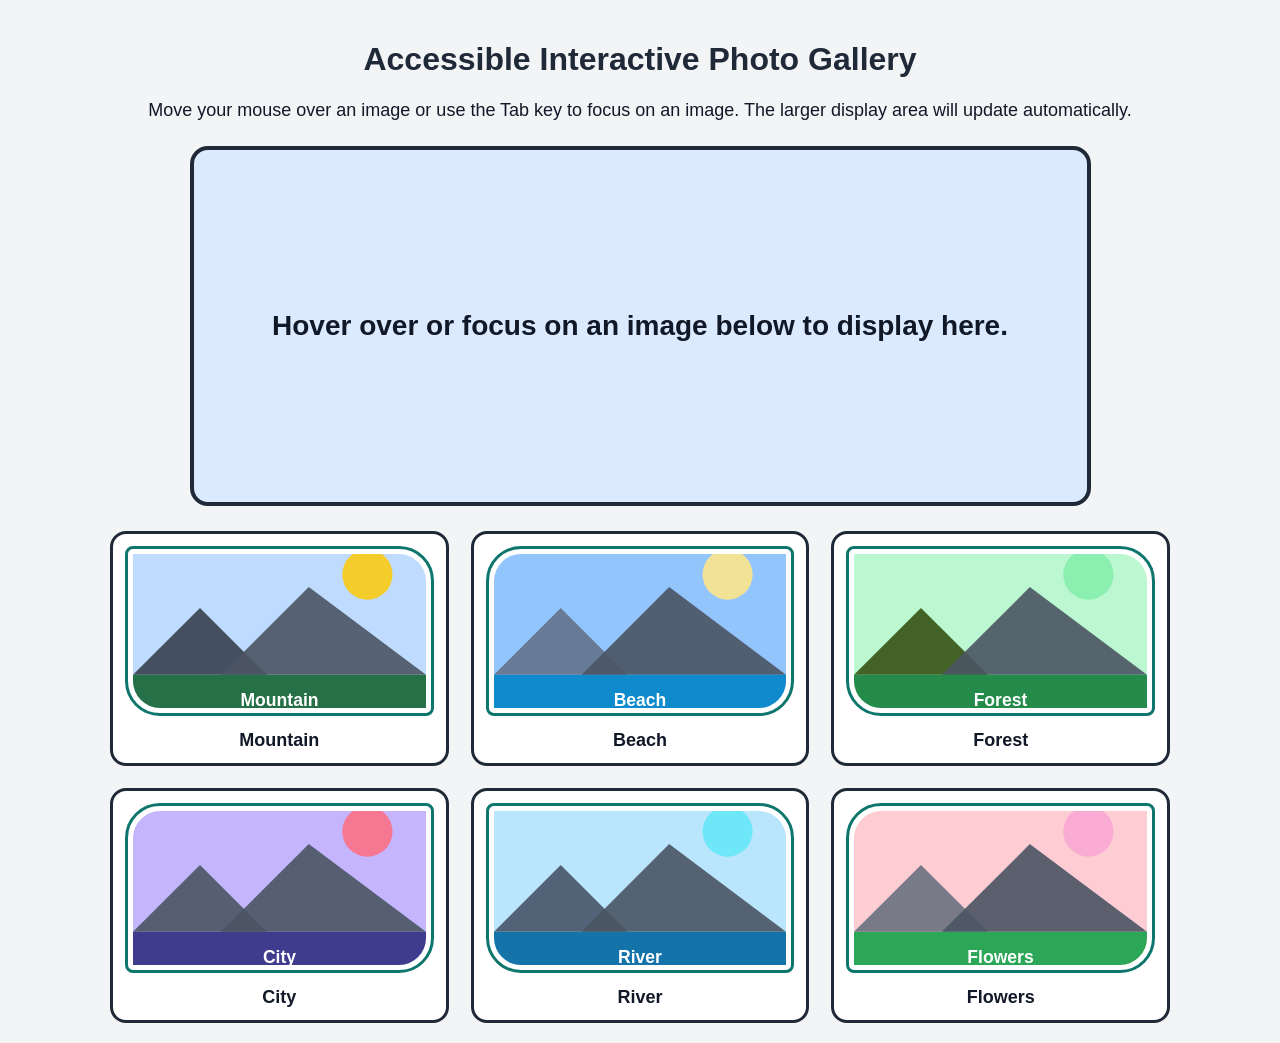
==== final_accessible_photo_gallery/index.html @ b3bb03cd "sec" ====
<!DOCTYPE html>
<html lang="en">
<head>
    <meta charset="UTF-8">
    <meta name="viewport" content="width=device-width, initial-scale=1.0">
    <title>Accessible Interactive Photo Gallery</title>
    <link rel="stylesheet" href="css/style.css">
</head>
<body onload="addTabFocus()">
    <main>
        <h1>Accessible Interactive Photo Gallery</h1>

        <p>
            Move your mouse over an image or use the Tab key to focus on an image.
            The larger display area will update automatically.
        </p>

        <div id="image">
            Hover over or focus on an image below to display here.
        </div>

        <section class="gallery" aria-label="Photo gallery">
            <figure class="preview">
                <img src="images/photo1.svg" alt="A peaceful mountain under the sun">
                <figcaption>Mountain</figcaption>
            </figure>

            <figure class="preview">
                <img src="images/photo2.svg" alt="A blue beach with a bright sky">
                <figcaption>Beach</figcaption>
            </figure>

            <figure class="preview">
                <img src="images/photo3.svg" alt="A green forest path with trees">
                <figcaption>Forest</figcaption>
            </figure>

            <figure class="preview">
                <img src="images/photo4.svg" alt="A modern city skyline at sunset">
                <figcaption>City</figcaption>
            </figure>

            <figure class="preview">
                <img src="images/photo5.svg" alt="A calm river flowing near green trees">
                <figcaption>River</figcaption>
            </figure>

            <figure class="preview">
                <img src="images/photo6.svg" alt="A colorful flower field in spring">
                <figcaption>Flowers</figcaption>
            </figure>
        </section>
    </main>

    <script src="js/script.js"></script>
</body>
</html>
---- final_accessible_photo_gallery/css/style.css ----
* {
    box-sizing: border-box;
}

body {
    margin: 0;
    font-family: Arial, Helvetica, sans-serif;
    background-color: #f3f4f6;
    color: #111827;
    text-align: center;
}

main {
    max-width: 1100px;
    margin: 0 auto;
    padding: 20px;
}

h1 {
    color: #1f2937;
}

p {
    font-size: 18px;
}

#image {
    width: 85%;
    min-height: 360px;
    margin: 25px auto;
    border: 4px solid #1f2937;
    border-radius: 18px;
    background-color: #dbeafe;
    background-image: url('');
    background-repeat: no-repeat;
    background-position: center;
    background-size: cover;
    color: #111827;
    font-size: 28px;
    font-weight: bold;
    padding: 25px;
    display: flex;
    justify-content: center;
    align-items: center;
}

.gallery {
    display: grid;
    grid-template-columns: repeat(3, 1fr);
    gap: 22px;
    margin-top: 25px;
}

.preview {
    margin: 0;
    padding: 12px;
    border: 3px solid #1f2937;
    border-radius: 16px;
    background-color: #ffffff;
    cursor: pointer;
    transition: transform 0.3s ease, background-color 0.3s ease;
}

.preview:hover,
.preview:focus {
    background-color: #ecfdf5;
    transform: scale(1.05);
    outline: 4px solid #facc15;
}

.preview img {
    width: 100%;
    height: 170px;
    object-fit: cover;
    border: 3px solid #0f766e;
    border-radius: 12px;
    padding: 5px;
    background-color: #ffffff;
}

.preview:nth-child(even) img {
    border-radius: 35px 8px 35px 8px;
}

.preview:nth-child(odd) img {
    border-radius: 8px 35px 8px 35px;
}

figcaption {
    margin-top: 10px;
    font-size: 18px;
    font-weight: bold;
}

@media screen and (max-width: 800px) {
    .gallery {
        grid-template-columns: repeat(2, 1fr);
    }
}

@media screen and (max-width: 550px) {
    .gallery {
        grid-template-columns: 1fr;
    }

    #image {
        width: 100%;
        min-height: 250px;
        font-size: 22px;
    }
}
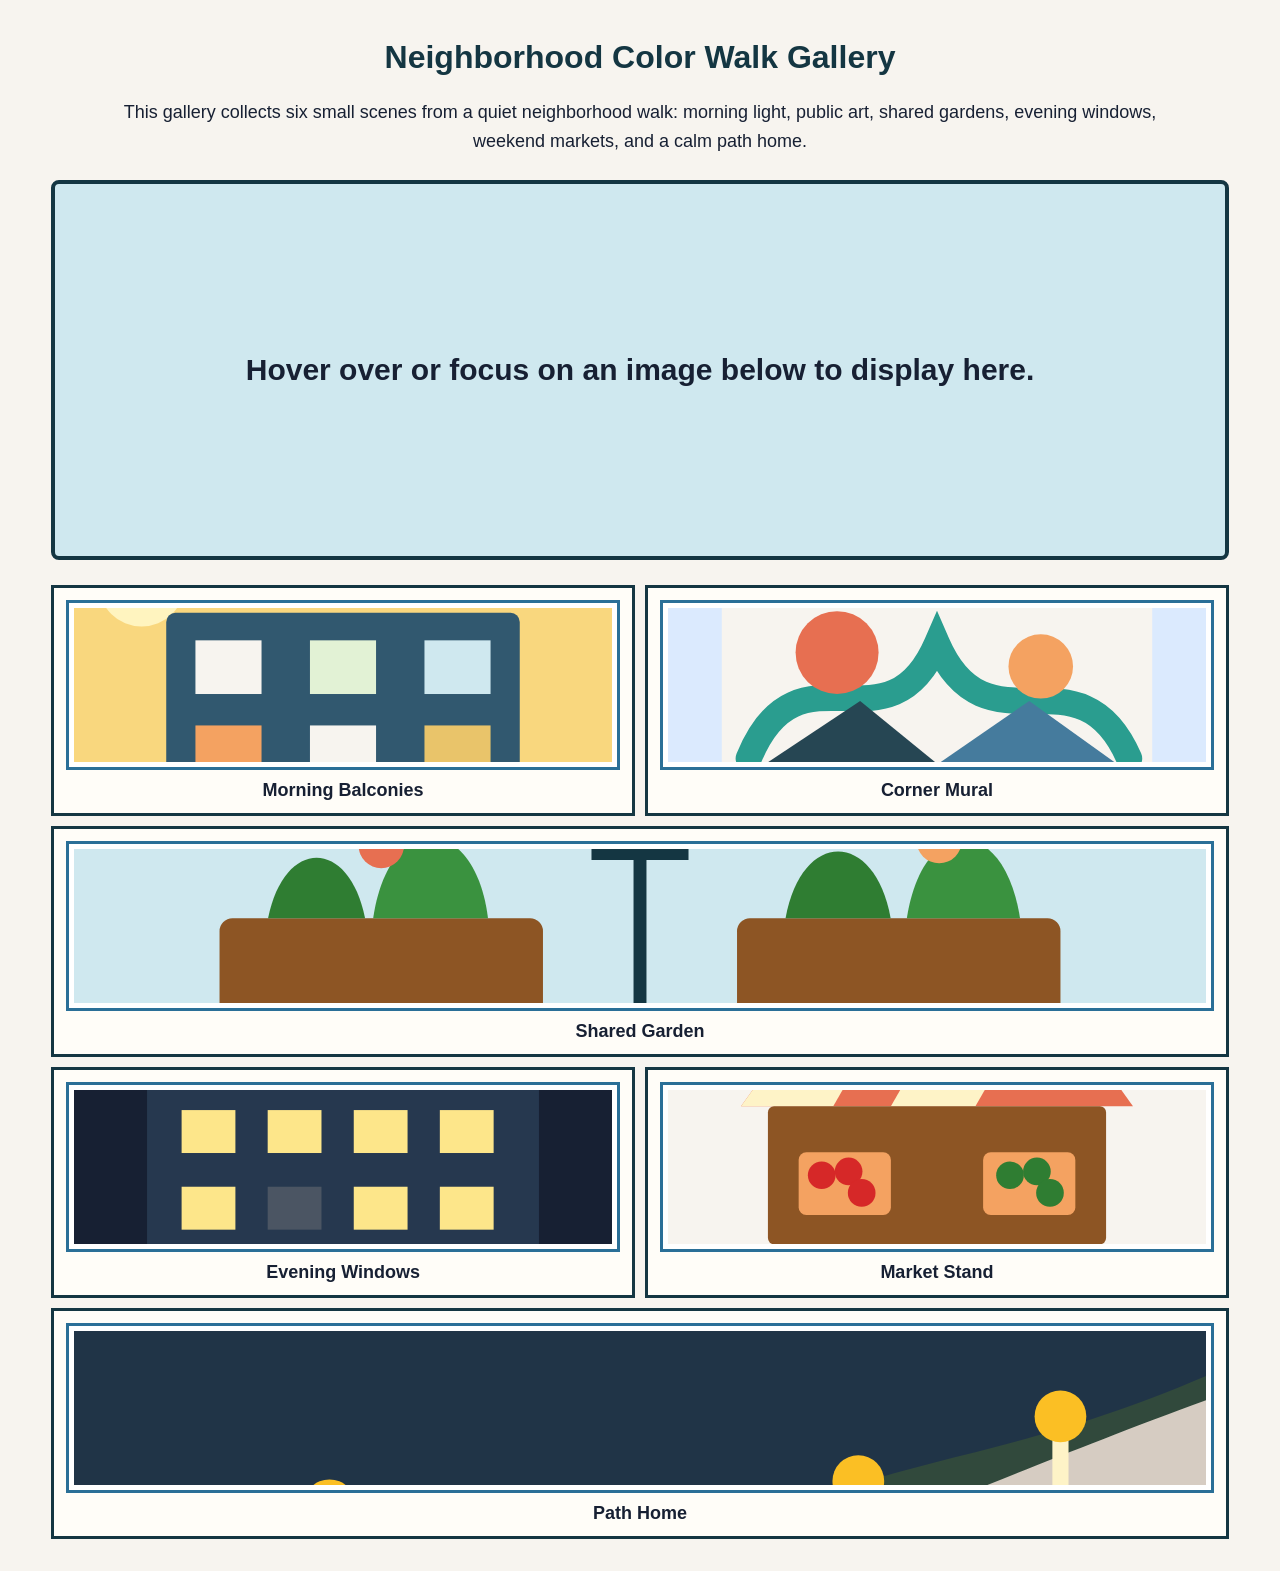
==== commit f30ed977: "sec" ====
--- a/final_accessible_photo_gallery/index.html
+++ b/final_accessible_photo_gallery/index.html
@@ -3,16 +3,17 @@
 <head>
     <meta charset="UTF-8">
     <meta name="viewport" content="width=device-width, initial-scale=1.0">
-    <title>Accessible Interactive Photo Gallery</title>
+    <title>Neighborhood Color Walk Gallery</title>
     <link rel="stylesheet" href="css/style.css">
 </head>
 <body onload="addTabFocus()">
     <main>
-        <h1>Accessible Interactive Photo Gallery</h1>
+        <h1>Neighborhood Color Walk Gallery</h1>
 
         <p>
-            Move your mouse over an image or use the Tab key to focus on an image.
-            The larger display area will update automatically.
+            This gallery collects six small scenes from a quiet neighborhood walk:
+            morning light, public art, shared gardens, evening windows, weekend
+            markets, and a calm path home.
         </p>
 
         <div id="image">
@@ -21,33 +22,33 @@
 
         <section class="gallery" aria-label="Photo gallery">
             <figure class="preview">
-                <img src="images/photo1.svg" alt="A peaceful mountain under the sun">
-                <figcaption>Mountain</figcaption>
+                <img src="images/photo1.svg" alt="Sunrise over colorful apartment balconies">
+                <figcaption>Morning Balconies</figcaption>
             </figure>
 
             <figure class="preview">
-                <img src="images/photo2.svg" alt="A blue beach with a bright sky">
-                <figcaption>Beach</figcaption>
+                <img src="images/photo2.svg" alt="A bright mural painted on a city wall">
+                <figcaption>Corner Mural</figcaption>
             </figure>
 
             <figure class="preview">
-                <img src="images/photo3.svg" alt="A green forest path with trees">
-                <figcaption>Forest</figcaption>
+                <img src="images/photo3.svg" alt="Raised garden beds filled with green plants">
+                <figcaption>Shared Garden</figcaption>
             </figure>
 
             <figure class="preview">
-                <img src="images/photo4.svg" alt="A modern city skyline at sunset">
-                <figcaption>City</figcaption>
+                <img src="images/photo4.svg" alt="Warm apartment windows glowing in the evening">
+                <figcaption>Evening Windows</figcaption>
             </figure>
 
             <figure class="preview">
-                <img src="images/photo5.svg" alt="A calm river flowing near green trees">
-                <figcaption>River</figcaption>
+                <img src="images/photo5.svg" alt="A weekend produce stand with fruit baskets">
+                <figcaption>Market Stand</figcaption>
             </figure>
 
             <figure class="preview">
-                <img src="images/photo6.svg" alt="A colorful flower field in spring">
-                <figcaption>Flowers</figcaption>
+                <img src="images/photo6.svg" alt="A curving path lined with small lanterns">
+                <figcaption>Path Home</figcaption>
             </figure>
         </section>
     </main>
--- a/final_accessible_photo_gallery/css/style.css
+++ b/final_accessible_photo_gallery/css/style.css
@@ -1,42 +1,49 @@
 * {
     box-sizing: border-box;
+}
+
+html {
+    scroll-behavior: smooth;
 }
 
 body {
     margin: 0;
     font-family: Arial, Helvetica, sans-serif;
-    background-color: #f3f4f6;
-    color: #111827;
+    background-color: #f7f4ef;
+    color: #172033;
     text-align: center;
 }
 
 main {
-    max-width: 1100px;
+    width: 92%;
     margin: 0 auto;
-    padding: 20px;
+    padding: 18px 0 32px;
 }
 
 h1 {
-    color: #1f2937;
+    color: #143642;
 }
 
 p {
     font-size: 18px;
+    line-height: 1.6;
+    margin: 0 auto;
+    width: 90%;
 }
 
 #image {
-    width: 85%;
-    min-height: 360px;
+    width: 100%;
+    min-height: 250px;
     margin: 25px auto;
-    border: 4px solid #1f2937;
-    border-radius: 18px;
-    background-color: #dbeafe;
+    border: 4px solid #143642;
+    border-radius: 8px;
+    background-color: #cfe8ef;
     background-image: url('');
     background-repeat: no-repeat;
     background-position: center;
     background-size: cover;
-    color: #111827;
-    font-size: 28px;
+    color: #172033;
+    font-size: 22px;
     font-weight: bold;
     padding: 25px;
     display: flex;
@@ -46,44 +53,38 @@
 
 .gallery {
     display: grid;
-    grid-template-columns: repeat(3, 1fr);
-    gap: 22px;
+    grid-template-columns: 1fr;
+    gap: 10px;
     margin-top: 25px;
 }
 
 .preview {
     margin: 0;
     padding: 12px;
-    border: 3px solid #1f2937;
-    border-radius: 16px;
-    background-color: #ffffff;
+    border: 3px solid #143642;
+    border-radius: 8px;
+    background-color: #fffdf8;
+    color: #172033;
     cursor: pointer;
     transition: transform 0.3s ease, background-color 0.3s ease;
+    overflow: hidden;
 }
 
 .preview:hover,
 .preview:focus {
-    background-color: #ecfdf5;
+    background-color: #e2f2d5;
     transform: scale(1.05);
-    outline: 4px solid #facc15;
+    outline: 4px solid #b7791f;
 }
 
 .preview img {
     width: 100%;
     height: 170px;
     object-fit: cover;
-    border: 3px solid #0f766e;
-    border-radius: 12px;
+    border: 3px solid #2a6f97;
+    border-radius: 8px;
     padding: 5px;
     background-color: #ffffff;
-}
-
-.preview:nth-child(even) img {
-    border-radius: 35px 8px 35px 8px;
-}
-
-.preview:nth-child(odd) img {
-    border-radius: 8px 35px 8px 35px;
 }
 
 figcaption {
@@ -92,20 +93,89 @@
     font-weight: bold;
 }
 
-@media screen and (max-width: 800px) {
+@media screen and (min-width: 772px) {
+    #image {
+        min-height: 340px;
+        font-size: 26px;
+    }
+
     .gallery {
         grid-template-columns: repeat(2, 1fr);
     }
+
+    .preview {
+        aspect-ratio: 1 / 1;
+        border-radius: 50%;
+        display: flex;
+        flex-direction: column;
+        justify-content: center;
+    }
+
+    .preview:last-child {
+        grid-column: 1 / -1;
+    }
 }
 
-@media screen and (max-width: 550px) {
-    .gallery {
-        grid-template-columns: 1fr;
+@media screen and (min-width: 992px) {
+    #image {
+        min-height: 380px;
+        font-size: 30px;
+    }
+
+    .preview {
+        aspect-ratio: auto;
+        border-radius: 0;
+    }
+
+    .preview img {
+        border-radius: 0;
+    }
+
+    .preview:nth-child(3n) {
+        grid-column: 1 / -1;
+    }
+}
+
+@media (prefers-reduced-motion: reduce) {
+    html {
+        scroll-behavior: auto;
+    }
+
+    * {
+        animation: none;
+        transition: none;
+    }
+
+    .preview:hover,
+    .preview:focus {
+        transform: none;
+    }
+}
+
+@media (prefers-color-scheme: dark) {
+    body {
+        background-color: #121826;
+        color: #f8fafc;
+    }
+
+    h1 {
+        color: #fef3c7;
     }
 
     #image {
-        width: 100%;
-        min-height: 250px;
-        font-size: 22px;
+        background-color: #1f2937;
+        border-color: #000000;
+        color: #fef3c7;
+    }
+
+    .preview {
+        background-color: #111827;
+        border-color: #000000;
+        color: #fde68a;
+    }
+
+    .preview:hover,
+    .preview:focus {
+        background-color: #1f2937;
     }
 }
